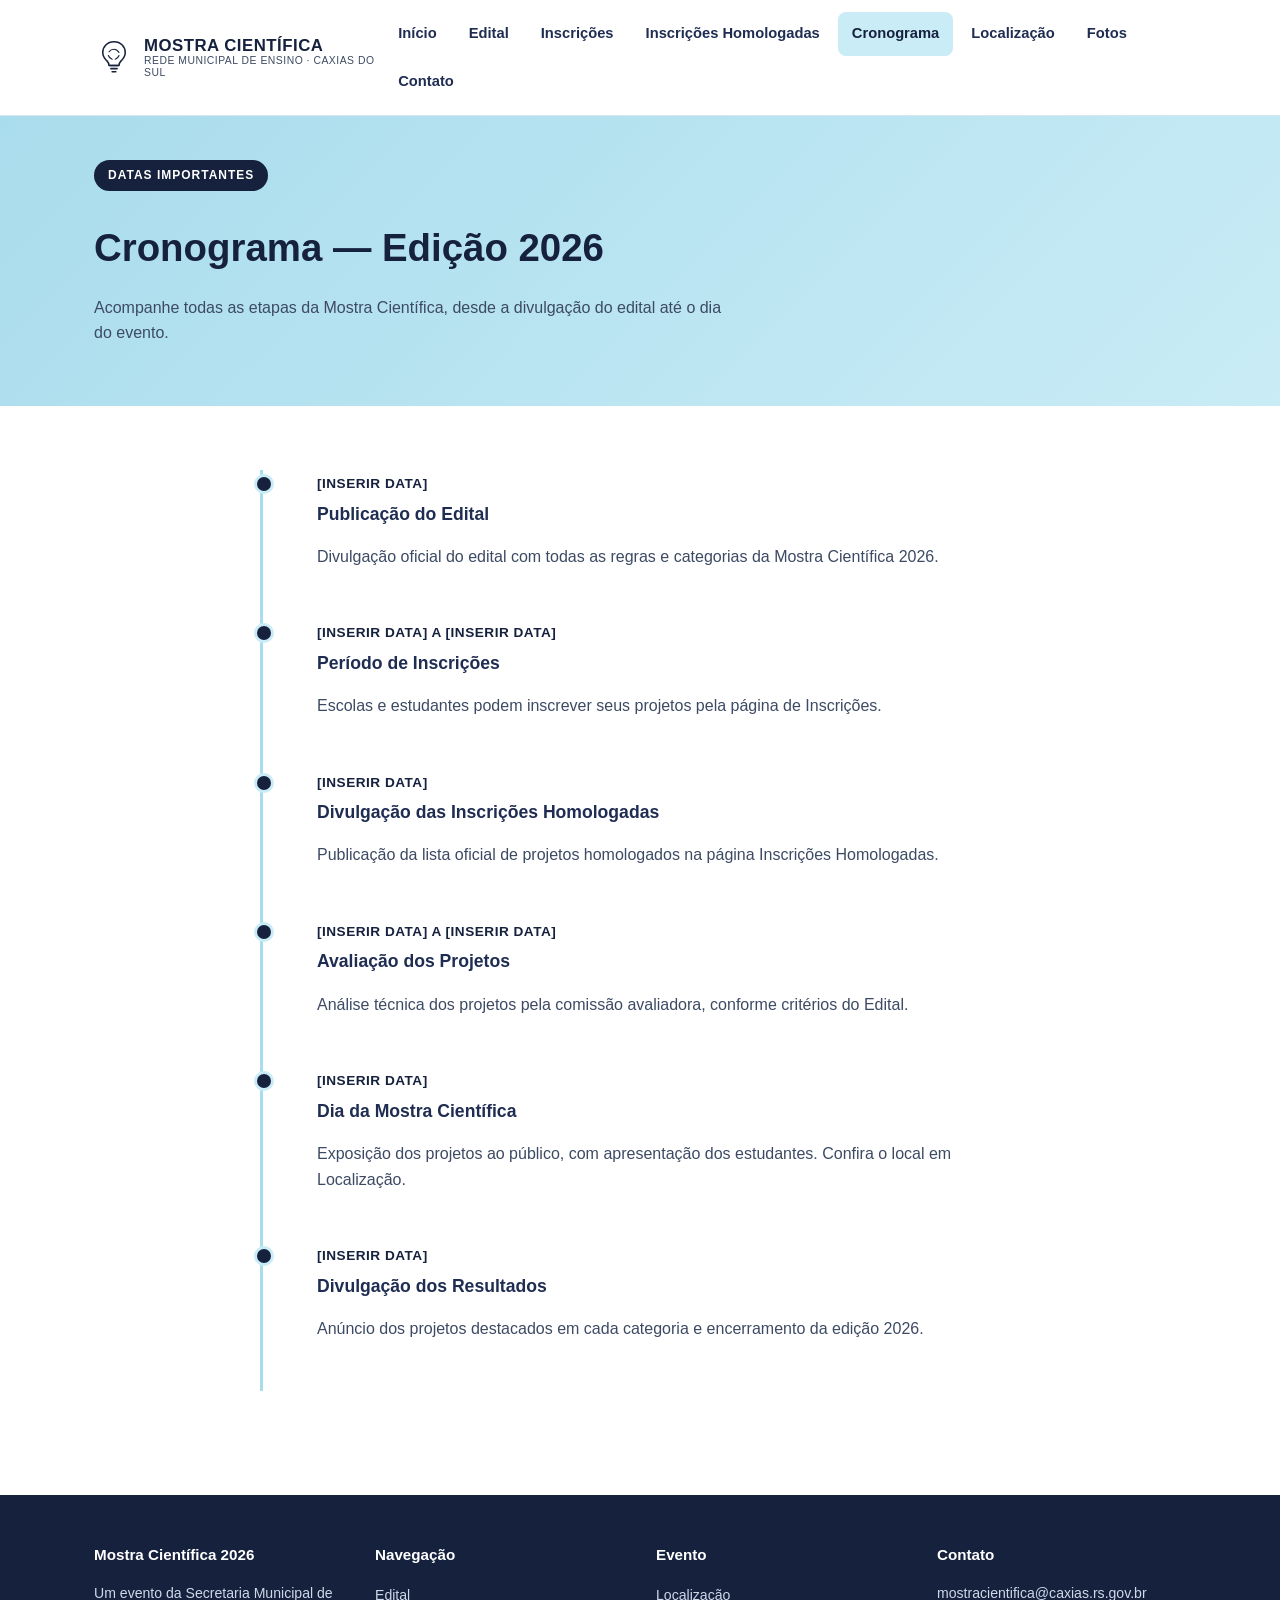
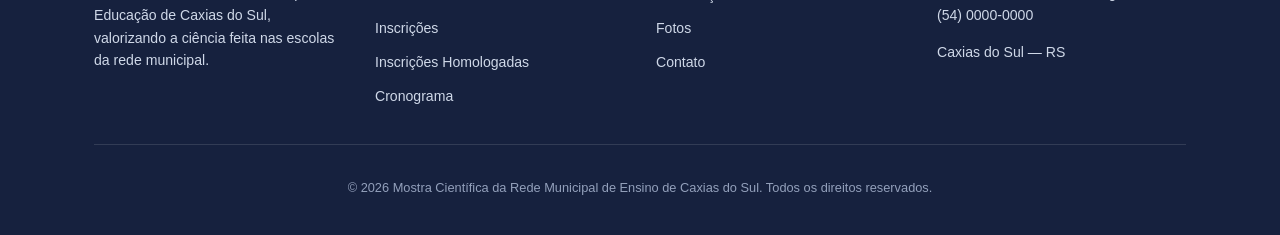
==== cronograma.html @ 796ec5c8 "Cria site da Mostra Científica da Rede Municipal de Ensino (Caxias do Sul, edição 2026) Site estátic" ====
<!DOCTYPE html>
<html lang="pt-BR">
<head>
  <meta charset="UTF-8" />
  <meta name="viewport" content="width=device-width, initial-scale=1.0" />
  <title>Cronograma | Mostra Científica 2026</title>
  <meta name="description" content="Cronograma oficial da Mostra Científica da Rede Municipal de Ensino de Caxias do Sul — Edição 2026." />
  <link rel="stylesheet" href="assets/css/style.css" />
</head>
<body>

  <header class="site-header">
    <nav class="navbar">
      <a href="index.html" class="brand">
        <svg class="brand__icon" viewBox="0 0 64 64" fill="none" xmlns="http://www.w3.org/2000/svg" aria-hidden="true">
          <path d="M32 6c-11 0-18 8-18 17 0 7 4 11 7 14 2 2 3 4 3 7h16c0-3 1-5 3-7 3-3 7-7 7-14 0-9-7-17-18-17z" stroke="#16213e" stroke-width="2.5" stroke-linejoin="round"/>
          <path d="M25 44h14M27 49h10M29 54h6" stroke="#16213e" stroke-width="2.5" stroke-linecap="round"/>
          <path d="M24 22c2-3 5-4 8-4s6 2 8 5M23 28c1 3 3 5 6 6M40 28c-1 3-3 5-6 6" stroke="#16213e" stroke-width="1.8" stroke-linecap="round" stroke-linejoin="round"/>
        </svg>
        <span class="brand__text">
          <span class="brand__title">MOSTRA CIENTÍFICA</span>
          <span class="brand__subtitle">Rede Municipal de Ensino · Caxias do Sul</span>
        </span>
      </a>

      <button class="nav-toggle" aria-label="Abrir menu">
        <span></span><span></span><span></span>
      </button>

      <ul class="nav-menu">
        <li><a href="index.html">Início</a></li>
        <li><a href="edital.html">Edital</a></li>
        <li><a href="inscricoes.html">Inscrições</a></li>
        <li><a href="inscricoes-homologadas.html">Inscrições Homologadas</a></li>
        <li><a href="cronograma.html">Cronograma</a></li>
        <li><a href="localizacao.html">Localização</a></li>
        <li><a href="fotos.html">Fotos</a></li>
        <li><a href="contato.html">Contato</a></li>
      </ul>
    </nav>
  </header>

  <main>
    <section class="hero" style="padding: 44px 0;">
      <div class="container">
        <span class="hero__eyebrow">Datas importantes</span>
        <h1 class="section__title" style="font-size:2.4rem; margin-top:8px;">Cronograma — Edição 2026</h1>
        <p style="max-width:640px;">Acompanhe todas as etapas da Mostra Científica, desde a divulgação do edital até o dia do evento.</p>
      </div>
    </section>

    <section>
      <div class="container">
        <div class="timeline">
          <div class="timeline__item">
            <span class="timeline__date">[Inserir data]</span>
            <h3 class="timeline__title">Publicação do Edital</h3>
            <p>Divulgação oficial do edital com todas as regras e categorias da Mostra Científica 2026.</p>
          </div>
          <div class="timeline__item">
            <span class="timeline__date">[Inserir data] a [Inserir data]</span>
            <h3 class="timeline__title">Período de Inscrições</h3>
            <p>Escolas e estudantes podem inscrever seus projetos pela página de <a href="inscricoes.html">Inscrições</a>.</p>
          </div>
          <div class="timeline__item">
            <span class="timeline__date">[Inserir data]</span>
            <h3 class="timeline__title">Divulgação das Inscrições Homologadas</h3>
            <p>Publicação da lista oficial de projetos homologados na página <a href="inscricoes-homologadas.html">Inscrições Homologadas</a>.</p>
          </div>
          <div class="timeline__item">
            <span class="timeline__date">[Inserir data] a [Inserir data]</span>
            <h3 class="timeline__title">Avaliação dos Projetos</h3>
            <p>Análise técnica dos projetos pela comissão avaliadora, conforme critérios do Edital.</p>
          </div>
          <div class="timeline__item">
            <span class="timeline__date">[Inserir data]</span>
            <h3 class="timeline__title">Dia da Mostra Científica</h3>
            <p>Exposição dos projetos ao público, com apresentação dos estudantes. Confira o local em <a href="localizacao.html">Localização</a>.</p>
          </div>
          <div class="timeline__item">
            <span class="timeline__date">[Inserir data]</span>
            <h3 class="timeline__title">Divulgação dos Resultados</h3>
            <p>Anúncio dos projetos destacados em cada categoria e encerramento da edição 2026.</p>
          </div>
        </div>
      </div>
    </section>
  </main>

  <footer class="site-footer">
    <div class="container">
      <div class="footer-grid">
        <div>
          <h4>Mostra Científica 2026</h4>
          <p>Um evento da Secretaria Municipal de Educação de Caxias do Sul, valorizando a ciência feita nas escolas da rede municipal.</p>
        </div>
        <div>
          <h4>Navegação</h4>
          <ul>
            <li><a href="edital.html">Edital</a></li>
            <li><a href="inscricoes.html">Inscrições</a></li>
            <li><a href="inscricoes-homologadas.html">Inscrições Homologadas</a></li>
            <li><a href="cronograma.html">Cronograma</a></li>
          </ul>
        </div>
        <div>
          <h4>Evento</h4>
          <ul>
            <li><a href="localizacao.html">Localização</a></li>
            <li><a href="fotos.html">Fotos</a></li>
            <li><a href="contato.html">Contato</a></li>
          </ul>
        </div>
        <div>
          <h4>Contato</h4>
          <p>mostracientifica@caxias.rs.gov.br<br />(54) 0000-0000</p>
          <p>Caxias do Sul — RS</p>
        </div>
      </div>
      <p class="footer-bottom">© 2026 Mostra Científica da Rede Municipal de Ensino de Caxias do Sul. Todos os direitos reservados.</p>
    </div>
  </footer>

  <script src="assets/js/main.js"></script>
</body>
</html>
---- assets/css/style.css ----
/* ==========================================================================
   Mostra Científica da Rede Municipal de Ensino — Caxias do Sul — Edição 2026
   ========================================================================== */

:root {
  --azul-claro: #a9dcec;
  --azul-claro-2: #c9ecf6;
  --navy: #16213e;
  --navy-2: #1f2d52;
  --branco: #ffffff;
  --cinza-texto: #3d4a63;
  --cinza-claro: #f4f8fb;
  --borda: #d7e6ee;
  --sucesso: #2e7d4f;
  --alerta: #b23b3b;
  --sombra: 0 8px 24px rgba(22, 33, 62, 0.12);
  --raio: 14px;
  --fonte: "Poppins", "Segoe UI", Arial, sans-serif;
}

* {
  box-sizing: border-box;
}

html {
  scroll-behavior: smooth;
}

body {
  margin: 0;
  font-family: var(--fonte);
  color: var(--cinza-texto);
  background: var(--branco);
  line-height: 1.6;
}

img {
  max-width: 100%;
  display: block;
}

a {
  text-decoration: none;
  color: inherit;
}

ul {
  list-style: none;
  margin: 0;
  padding: 0;
}

.container {
  width: 100%;
  max-width: 1140px;
  margin: 0 auto;
  padding: 0 24px;
}

/* ---------- Cabeçalho / Navegação ---------- */

.site-header {
  background: var(--branco);
  border-bottom: 1px solid var(--borda);
  position: sticky;
  top: 0;
  z-index: 100;
}

.navbar {
  display: flex;
  align-items: center;
  justify-content: space-between;
  padding: 12px 24px;
  max-width: 1140px;
  margin: 0 auto;
}

.brand {
  display: flex;
  align-items: center;
  gap: 10px;
  font-weight: 700;
  color: var(--navy);
}

.brand__icon {
  width: 40px;
  height: 40px;
  flex-shrink: 0;
}

.brand__text {
  display: flex;
  flex-direction: column;
  line-height: 1.1;
}

.brand__title {
  font-size: 1.05rem;
  letter-spacing: 0.5px;
}

.brand__subtitle {
  font-size: 0.65rem;
  font-weight: 500;
  color: var(--cinza-texto);
  text-transform: uppercase;
  letter-spacing: 0.5px;
}

.nav-toggle {
  display: none;
  flex-direction: column;
  gap: 4px;
  background: none;
  border: none;
  cursor: pointer;
  padding: 8px;
}

.nav-toggle span {
  width: 24px;
  height: 2px;
  background: var(--navy);
  display: block;
}

.nav-menu {
  display: flex;
  gap: 4px;
  flex-wrap: wrap;
}

.nav-menu a {
  display: block;
  padding: 10px 14px;
  font-size: 0.92rem;
  font-weight: 600;
  color: var(--navy-2);
  border-radius: 8px;
  transition: background 0.2s ease, color 0.2s ease;
}

.nav-menu a:hover,
.nav-menu a.active {
  background: var(--azul-claro-2);
  color: var(--navy);
}

/* ---------- Hero ---------- */

.hero {
  background: linear-gradient(135deg, var(--azul-claro) 0%, var(--azul-claro-2) 100%);
  padding: 64px 0 56px;
}

.hero__inner {
  display: flex;
  align-items: center;
  gap: 40px;
  flex-wrap: wrap;
}

.hero__content {
  flex: 1 1 420px;
}

.hero__eyebrow {
  display: inline-block;
  background: var(--navy);
  color: var(--branco);
  font-size: 0.75rem;
  font-weight: 700;
  letter-spacing: 1px;
  text-transform: uppercase;
  padding: 6px 14px;
  border-radius: 999px;
  margin-bottom: 18px;
}

.hero__title {
  font-size: 3rem;
  line-height: 1.05;
  color: var(--navy);
  margin: 0 0 8px;
  text-transform: uppercase;
  font-weight: 800;
  letter-spacing: 1px;
}

.hero__title small {
  display: block;
  font-size: 1.6rem;
  font-weight: 700;
  letter-spacing: 2px;
}

.hero__tagline {
  font-size: 1rem;
  font-weight: 600;
  color: var(--navy-2);
  border-top: 2px solid var(--navy);
  padding-top: 10px;
  margin: 18px 0 6px;
  display: inline-block;
}

.hero__edition {
  font-size: 1.3rem;
  font-style: italic;
  color: var(--navy-2);
  margin: 0 0 28px;
}

.hero__actions {
  display: flex;
  gap: 14px;
  flex-wrap: wrap;
}

.hero__figure {
  flex: 0 0 auto;
  width: 220px;
  height: 260px;
}

/* ---------- Botões ---------- */

.btn {
  display: inline-block;
  padding: 13px 26px;
  border-radius: 999px;
  font-weight: 700;
  font-size: 0.95rem;
  border: 2px solid transparent;
  cursor: pointer;
  transition: transform 0.15s ease, box-shadow 0.15s ease, background 0.2s ease, color 0.2s ease;
}

.btn:hover {
  transform: translateY(-2px);
}

.btn--primary {
  background: var(--navy);
  color: var(--branco);
  box-shadow: var(--sombra);
}

.btn--primary:hover {
  background: var(--navy-2);
}

.btn--outline {
  background: transparent;
  border-color: var(--navy);
  color: var(--navy);
}

.btn--outline:hover {
  background: var(--navy);
  color: var(--branco);
}

.btn--sm {
  padding: 8px 18px;
  font-size: 0.85rem;
}

/* ---------- Seções gerais ---------- */

section {
  padding: 64px 0;
}

.section__header {
  text-align: center;
  max-width: 640px;
  margin: 0 auto 40px;
}

.section__eyebrow {
  color: var(--navy);
  font-weight: 700;
  letter-spacing: 1px;
  text-transform: uppercase;
  font-size: 0.8rem;
}

.section__title {
  font-size: 2rem;
  color: var(--navy);
  margin: 8px 0 12px;
  font-weight: 800;
}

.section--muted {
  background: var(--cinza-claro);
}

/* ---------- Cards de destaque (Home) ---------- */

.info-grid {
  display: grid;
  grid-template-columns: repeat(auto-fit, minmax(230px, 1fr));
  gap: 24px;
}

.info-card {
  background: var(--branco);
  border: 1px solid var(--borda);
  border-radius: var(--raio);
  padding: 28px 24px;
  box-shadow: var(--sombra);
  text-align: center;
}

.info-card__icon {
  width: 48px;
  height: 48px;
  margin: 0 auto 16px;
  color: var(--navy);
}

.info-card__title {
  color: var(--navy);
  font-weight: 700;
  margin: 0 0 8px;
  font-size: 1.05rem;
}

.info-card__text {
  font-size: 0.92rem;
  margin: 0 0 14px;
}

/* ---------- Sobre ---------- */

.about {
  display: flex;
  gap: 40px;
  align-items: center;
  flex-wrap: wrap;
}

.about__text {
  flex: 1 1 420px;
}

.about__stats {
  flex: 1 1 320px;
  display: grid;
  grid-template-columns: repeat(2, 1fr);
  gap: 18px;
}

.stat {
  background: var(--azul-claro-2);
  border-radius: var(--raio);
  padding: 22px;
  text-align: center;
}

.stat__number {
  font-size: 1.8rem;
  font-weight: 800;
  color: var(--navy);
  display: block;
}

.stat__label {
  font-size: 0.82rem;
  color: var(--navy-2);
  font-weight: 600;
}

/* ---------- Tabelas (Cronograma / Homologadas) ---------- */

.table-wrapper {
  overflow-x: auto;
  border-radius: var(--raio);
  box-shadow: var(--sombra);
}

table {
  width: 100%;
  border-collapse: collapse;
  background: var(--branco);
  min-width: 560px;
}

thead th {
  background: var(--navy);
  color: var(--branco);
  text-align: left;
  padding: 14px 18px;
  font-size: 0.85rem;
  text-transform: uppercase;
  letter-spacing: 0.5px;
}

tbody td {
  padding: 14px 18px;
  border-bottom: 1px solid var(--borda);
  font-size: 0.92rem;
}

tbody tr:last-child td {
  border-bottom: none;
}

tbody tr:nth-child(even) {
  background: var(--cinza-claro);
}

.badge {
  display: inline-block;
  padding: 4px 12px;
  border-radius: 999px;
  font-size: 0.75rem;
  font-weight: 700;
}

.badge--ok {
  background: #dff3e6;
  color: var(--sucesso);
}

.badge--pendente {
  background: #fdeeee;
  color: var(--alerta);
}

/* ---------- Timeline (Cronograma) ---------- */

.timeline {
  position: relative;
  margin: 0 auto;
  max-width: 760px;
  padding-left: 30px;
  border-left: 3px solid var(--azul-claro);
}

.timeline__item {
  position: relative;
  padding: 0 0 34px 24px;
}

.timeline__item::before {
  content: "";
  position: absolute;
  left: -39px;
  top: 4px;
  width: 14px;
  height: 14px;
  border-radius: 50%;
  background: var(--navy);
  border: 3px solid var(--azul-claro-2);
}

.timeline__date {
  font-weight: 700;
  color: var(--navy);
  font-size: 0.85rem;
  text-transform: uppercase;
  letter-spacing: 0.5px;
}

.timeline__title {
  margin: 4px 0 6px;
  font-size: 1.1rem;
  color: var(--navy-2);
  font-weight: 700;
}

/* ---------- Formulários ---------- */

.form-card {
  background: var(--branco);
  border: 1px solid var(--borda);
  border-radius: var(--raio);
  padding: 32px;
  box-shadow: var(--sombra);
  max-width: 640px;
  margin: 0 auto;
}

.form-grid {
  display: grid;
  grid-template-columns: repeat(auto-fit, minmax(220px, 1fr));
  gap: 18px;
  margin-bottom: 18px;
}

.field {
  display: flex;
  flex-direction: column;
  gap: 6px;
}

.field label {
  font-size: 0.85rem;
  font-weight: 700;
  color: var(--navy-2);
}

.field input,
.field select,
.field textarea {
  padding: 12px 14px;
  border: 1px solid var(--borda);
  border-radius: 8px;
  font-family: inherit;
  font-size: 0.92rem;
  color: var(--cinza-texto);
}

.field input:focus,
.field select:focus,
.field textarea:focus {
  outline: 2px solid var(--navy);
  outline-offset: 1px;
}

.field--full {
  grid-column: 1 / -1;
}

.form-note {
  font-size: 0.85rem;
  color: var(--cinza-texto);
  margin-top: 14px;
}

.form-status {
  margin-top: 16px;
  padding: 12px 16px;
  border-radius: 8px;
  font-size: 0.9rem;
  font-weight: 600;
  display: none;
}

.form-status.show {
  display: block;
}

.form-status.ok {
  background: #dff3e6;
  color: var(--sucesso);
}

/* ---------- Passos (Inscrições) ---------- */

.steps {
  display: grid;
  grid-template-columns: repeat(auto-fit, minmax(220px, 1fr));
  gap: 24px;
  counter-reset: step;
}

.step {
  background: var(--branco);
  border: 1px solid var(--borda);
  border-radius: var(--raio);
  padding: 26px 22px;
  position: relative;
}

.step::before {
  counter-increment: step;
  content: counter(step);
  width: 34px;
  height: 34px;
  border-radius: 50%;
  background: var(--navy);
  color: var(--branco);
  display: flex;
  align-items: center;
  justify-content: center;
  font-weight: 700;
  margin-bottom: 14px;
}

.step__title {
  color: var(--navy);
  font-weight: 700;
  margin: 0 0 6px;
}

/* ---------- Galeria de fotos ---------- */

.gallery {
  display: grid;
  grid-template-columns: repeat(auto-fill, minmax(230px, 1fr));
  gap: 16px;
}

.gallery__item {
  aspect-ratio: 4 / 3;
  border-radius: var(--raio);
  background: linear-gradient(135deg, var(--azul-claro), var(--navy-2));
  display: flex;
  align-items: center;
  justify-content: center;
  color: var(--branco);
  font-weight: 700;
  font-size: 0.85rem;
  text-align: center;
  padding: 12px;
  overflow: hidden;
  position: relative;
}

.gallery__item img {
  position: absolute;
  inset: 0;
  width: 100%;
  height: 100%;
  object-fit: cover;
}

/* ---------- Mapa / Localização ---------- */

.map-wrapper {
  border-radius: var(--raio);
  overflow: hidden;
  box-shadow: var(--sombra);
  border: 1px solid var(--borda);
}

.map-wrapper iframe {
  width: 100%;
  height: 420px;
  border: 0;
  display: block;
}

.address-card {
  background: var(--azul-claro-2);
  border-radius: var(--raio);
  padding: 24px 28px;
  margin-top: 24px;
  display: flex;
  gap: 20px;
  flex-wrap: wrap;
  justify-content: space-between;
}

.address-block h3 {
  margin: 0 0 6px;
  color: var(--navy);
}

.address-block p {
  margin: 0;
  font-size: 0.92rem;
}

/* ---------- Documentos (Edital) ---------- */

.doc-list {
  display: grid;
  gap: 14px;
}

.doc-item {
  display: flex;
  align-items: center;
  justify-content: space-between;
  gap: 16px;
  background: var(--branco);
  border: 1px solid var(--borda);
  border-radius: var(--raio);
  padding: 18px 22px;
  flex-wrap: wrap;
}

.doc-item__name {
  font-weight: 700;
  color: var(--navy-2);
}

.doc-item__meta {
  font-size: 0.8rem;
  color: var(--cinza-texto);
}

.callout {
  background: #fff8e6;
  border: 1px solid #f0dca0;
  border-radius: var(--raio);
  padding: 20px 24px;
  font-size: 0.92rem;
  margin-top: 28px;
}

.callout strong {
  color: #8a6100;
}

/* ---------- Rodapé ---------- */

.site-footer {
  background: var(--navy);
  color: #cfd8e8;
  padding: 48px 0 24px;
  margin-top: 40px;
}

.footer-grid {
  display: grid;
  grid-template-columns: repeat(auto-fit, minmax(200px, 1fr));
  gap: 32px;
  padding-bottom: 28px;
  border-bottom: 1px solid rgba(255, 255, 255, 0.12);
}

.footer-grid h4 {
  color: var(--branco);
  margin: 0 0 14px;
  font-size: 0.95rem;
}

.footer-grid p,
.footer-grid a {
  font-size: 0.88rem;
  color: #cfd8e8;
}

.footer-grid ul li {
  margin-bottom: 8px;
}

.footer-grid a:hover {
  color: var(--branco);
  text-decoration: underline;
}

.footer-bottom {
  text-align: center;
  font-size: 0.8rem;
  padding-top: 20px;
  color: #93a0bb;
}

/* ---------- Responsivo ---------- */

@media (max-width: 860px) {
  .hero__title {
    font-size: 2.2rem;
  }

  .hero__title small {
    font-size: 1.2rem;
  }

  .hero__figure {
    width: 150px;
    height: 180px;
    margin: 0 auto;
  }

  .hero__inner {
    text-align: center;
    justify-content: center;
  }

  .hero__actions {
    justify-content: center;
  }
}

@media (max-width: 720px) {
  .nav-toggle {
    display: flex;
  }

  .nav-menu {
    display: none;
    flex-direction: column;
    width: 100%;
    padding: 12px 0 4px;
  }

  .nav-menu.open {
    display: flex;
  }

  .navbar {
    flex-wrap: wrap;
  }
}
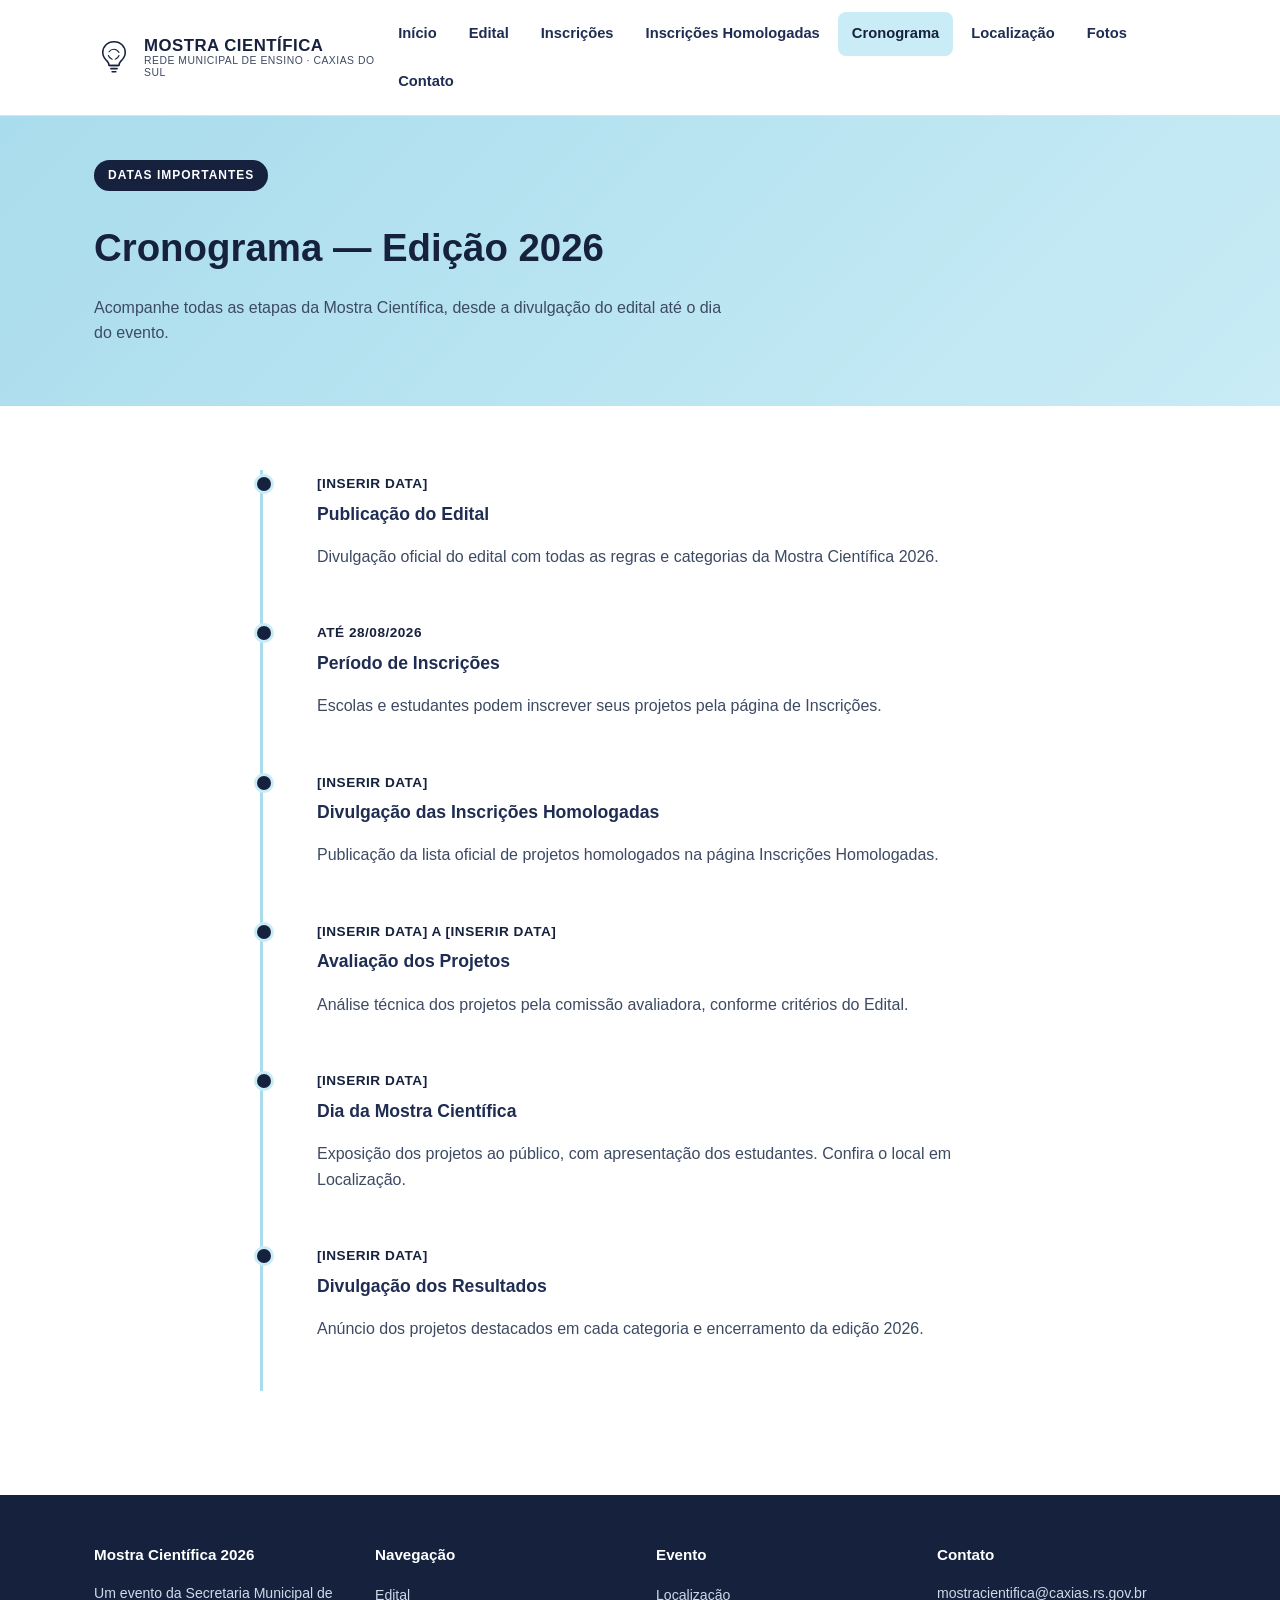
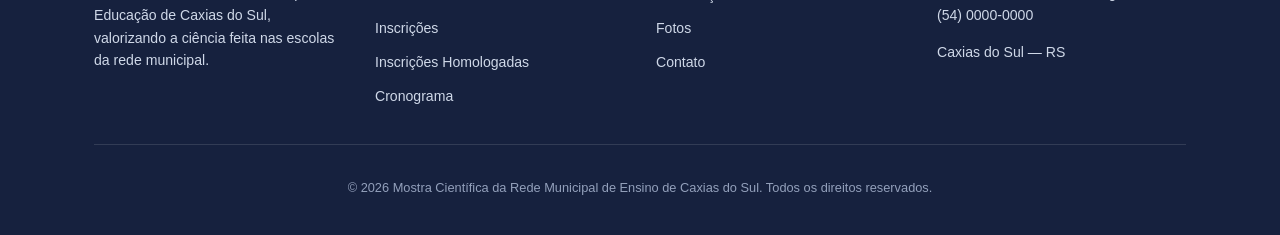
==== commit 34f18e60: "Atualiza data de inscrições, endereço da Sede Campestre do SESI e galeria de fotos vazia - Cronogram" ====
--- a/cronograma.html
+++ b/cronograma.html
@@ -58,7 +58,7 @@
             <p>Divulgação oficial do edital com todas as regras e categorias da Mostra Científica 2026.</p>
           </div>
           <div class="timeline__item">
-            <span class="timeline__date">[Inserir data] a [Inserir data]</span>
+            <span class="timeline__date">Até 28/08/2026</span>
             <h3 class="timeline__title">Período de Inscrições</h3>
             <p>Escolas e estudantes podem inscrever seus projetos pela página de <a href="inscricoes.html">Inscrições</a>.</p>
           </div>
--- a/assets/css/style.css
+++ b/assets/css/style.css
@@ -621,6 +621,32 @@
   object-fit: cover;
 }
 
+.gallery-empty {
+  text-align: center;
+  padding: 64px 24px;
+  border: 2px dashed var(--borda);
+  border-radius: var(--raio);
+  color: var(--cinza-texto);
+}
+
+.gallery-empty svg {
+  color: var(--azul-claro);
+  margin: 0 auto 16px;
+}
+
+.gallery-empty p {
+  margin: 0;
+  font-weight: 600;
+  color: var(--navy-2);
+}
+
+.gallery-empty__hint {
+  font-weight: 400 !important;
+  font-size: 0.9rem;
+  color: var(--cinza-texto) !important;
+  margin-top: 6px !important;
+}
+
 /* ---------- Mapa / Localização ---------- */
 
 .map-wrapper {
